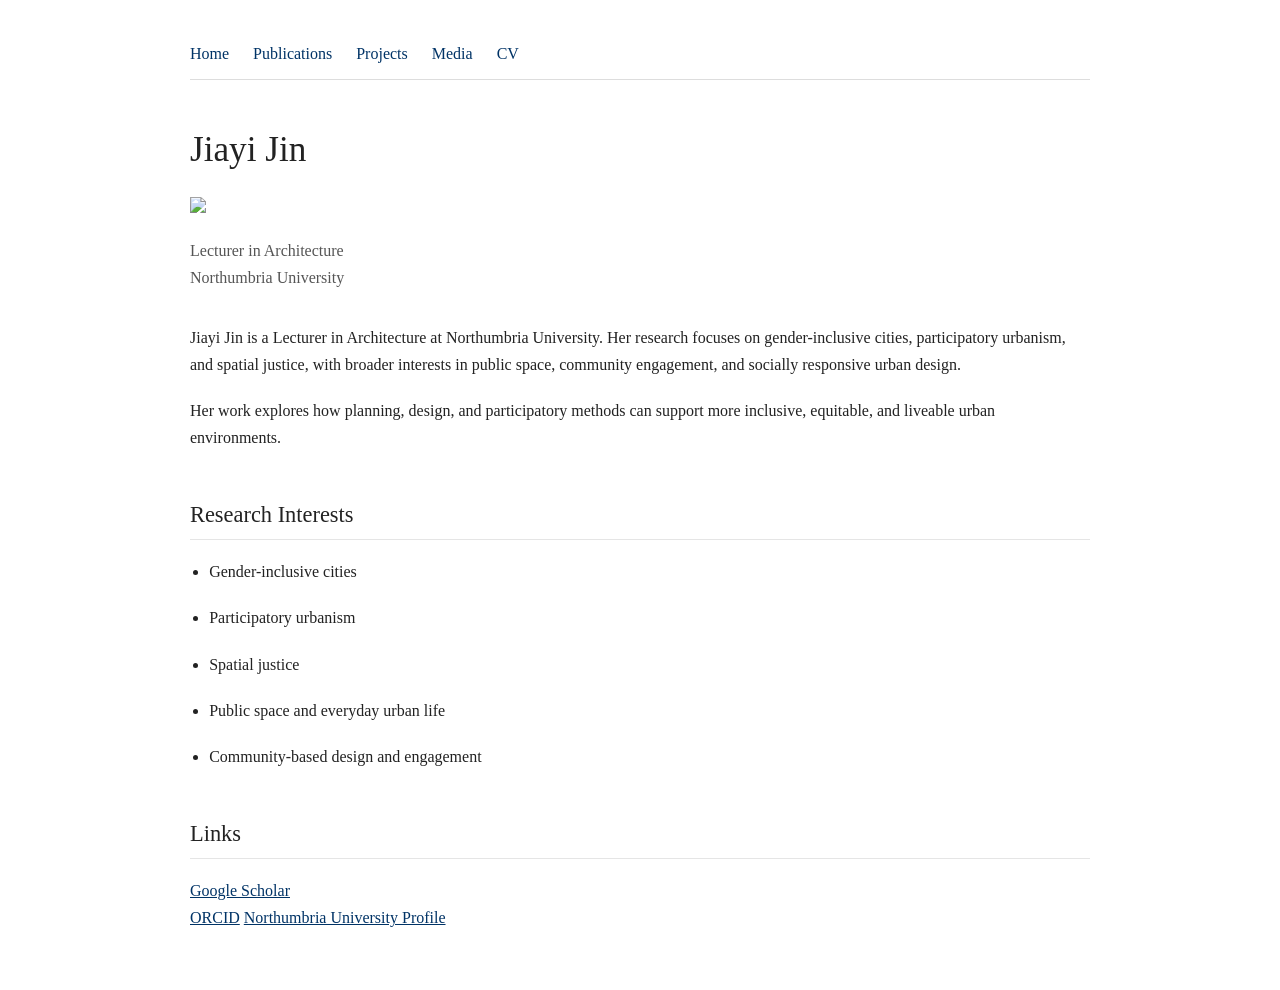
==== index.html @ ad4a6a7e "Update index.html" ====
<!DOCTYPE html>
<html lang="en">
<head>
  <meta charset="UTF-8">
  <meta name="viewport" content="width=device-width, initial-scale=1.0">
  <title>Jiayi Jin</title>
  <link rel="stylesheet" href="style.css">
</head>
<body>

  <nav>
    <a href="index.html">Home</a>
    <a href="publications.html">Publications</a>
    <a href="projects.html">Projects</a>
    <a href="media.html">Media</a>
    <a href="cv.html">CV</a>
  </nav>

  <h1>Jiayi Jin</h1>

  <img src="images/profile.jpg" width="180">
  
  <p class="subtitle">
    Lecturer in Architecture<br>
    Northumbria University
  </p>

  <p>
    Jiayi Jin is a Lecturer in Architecture at Northumbria University. Her research focuses on
    gender-inclusive cities, participatory urbanism, and spatial justice, with broader interests
    in public space, community engagement, and socially responsive urban design.
  </p>

  <p>
    Her work explores how planning, design, and participatory methods can support more inclusive,
    equitable, and liveable urban environments.
  </p>

  <h2>Research Interests</h2>
  <ul>
    <li>Gender-inclusive cities</li>
    <li>Participatory urbanism</li>
    <li>Spatial justice</li>
    <li>Public space and everyday urban life</li>
    <li>Community-based design and engagement</li>
  </ul>

  <h2>Links</h2>
  <p>
    <a href="#">Google Scholar</a><br>
    <a href="#">ORCID</a>
    <a href="https://www.northumbria.ac.uk/about-us/our-staff/j/jiayi-jin/" target="_blank">Northumbria University Profile</a>
  </p>

</body>
</html>
---- style.css ----
body {
  font-family: Georgia, "Times New Roman", serif;
  max-width: 900px;
  margin: 0 auto;
  padding: 40px 20px;
  line-height: 1.7;
  color: #222;
  background-color: #ffffff;
}

nav {
  margin-bottom: 40px;
  padding-bottom: 12px;
  border-bottom: 1px solid #ddd;
}

nav a {
  margin-right: 20px;
  text-decoration: none;
  color: #003366;
}

nav a:hover {
  text-decoration: underline;
}

h1 {
  font-size: 2.2rem;
  margin-bottom: 0.4em;
  font-weight: normal;
}

h2 {
  font-size: 1.4rem;
  margin-top: 2em;
  margin-bottom: 0.8em;
  font-weight: normal;
  border-bottom: 1px solid #e5e5e5;
  padding-bottom: 0.2em;
}

p {
  margin-bottom: 1.2em;
}

ul {
  padding-left: 1.2em;
  margin-top: 1rem;
  margin-bottom: 1.8rem;
}

li {
  margin-bottom: 1.2em;
  line-height: 1.7;
}

.subtitle {
  color: #555;
  margin-bottom: 2em;
}

.small {
  color: #666;
  font-size: 0.95rem;
}

a {
  color: #003366;
}

em {
  font-style: italic;
}
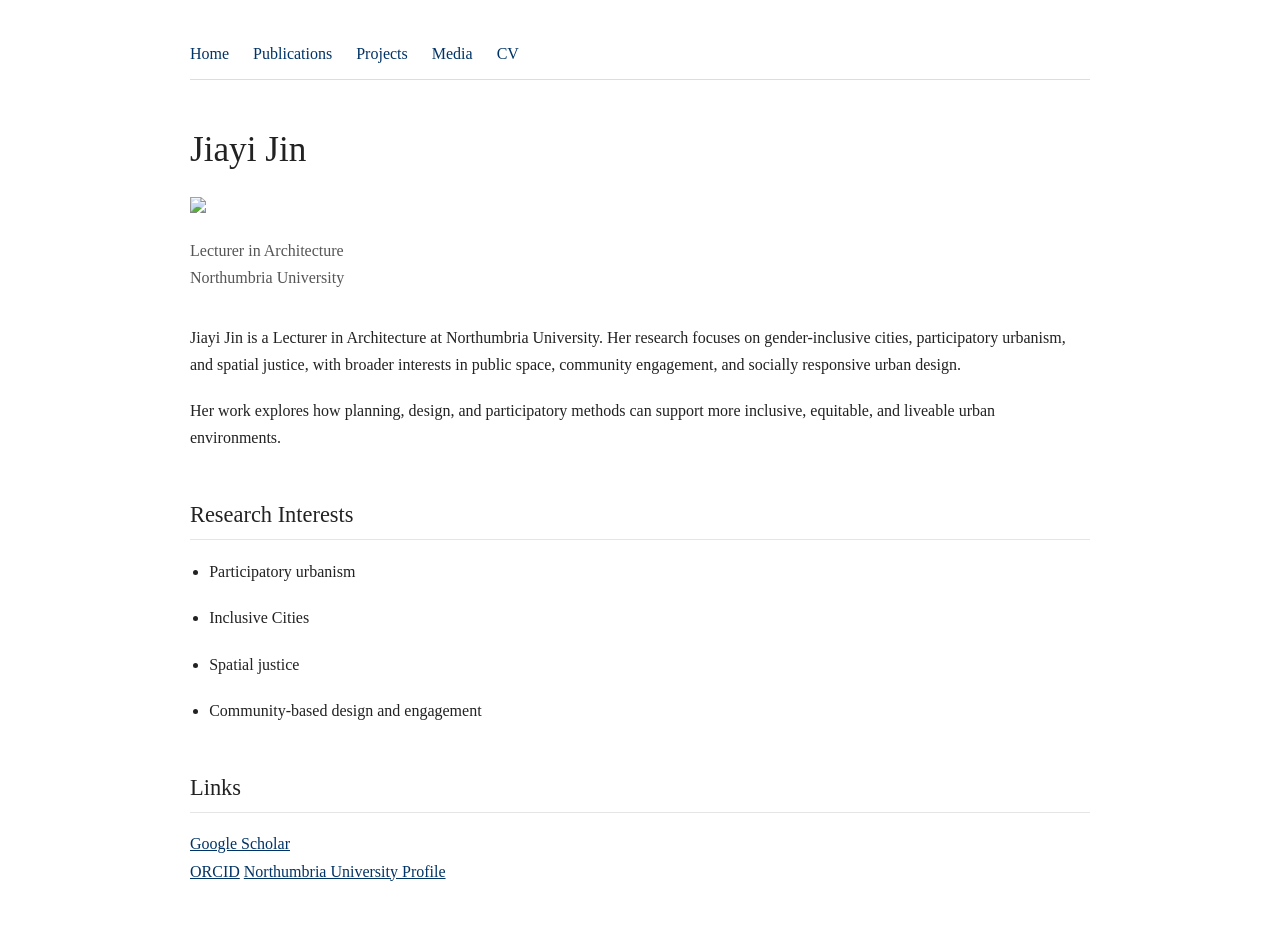
==== commit ee6294bc: "Update index.html" ====
--- a/index.html
+++ b/index.html
@@ -38,10 +38,9 @@
 
   <h2>Research Interests</h2>
   <ul>
-    <li>Gender-inclusive cities</li>
     <li>Participatory urbanism</li>
+    <li>Inclusive Cities</li>
     <li>Spatial justice</li>
-    <li>Public space and everyday urban life</li>
     <li>Community-based design and engagement</li>
   </ul>
 
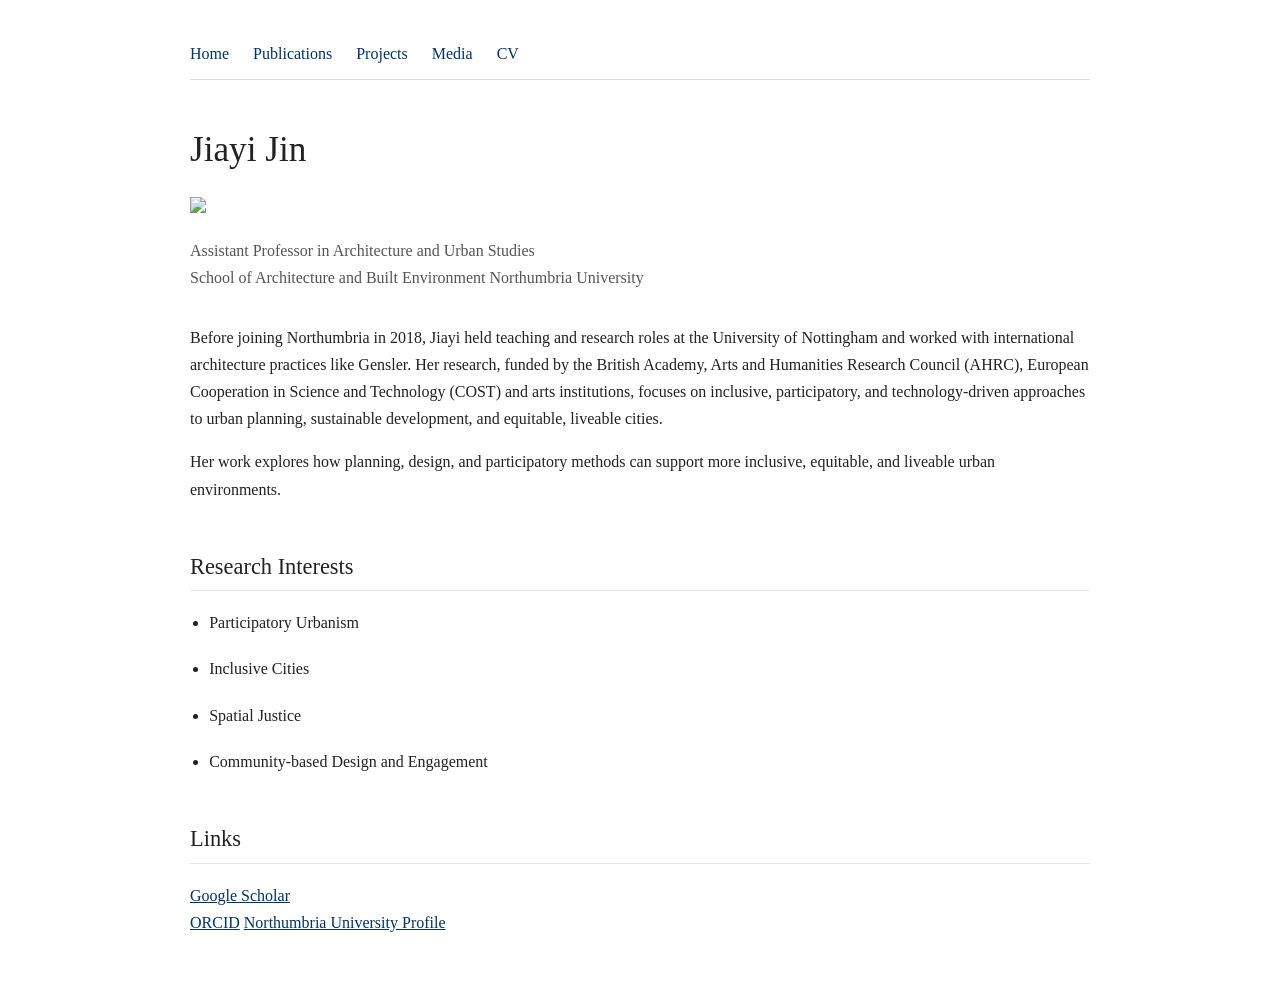
==== commit 5486d844: "Update index.html" ====
--- a/index.html
+++ b/index.html
@@ -21,16 +21,15 @@
   <img src="images/profile.jpg" width="180">
   
   <p class="subtitle">
-    Lecturer in Architecture<br>
+    Assistant Professor in Architecture and Urban Studies<br>
+    School of Architecture and Built Environment
     Northumbria University
   </p>
 
   <p>
-    Jiayi Jin is a Lecturer in Architecture at Northumbria University. Her research focuses on
-    gender-inclusive cities, participatory urbanism, and spatial justice, with broader interests
-    in public space, community engagement, and socially responsive urban design.
+
   </p>
-
+Before joining Northumbria in 2018, Jiayi held teaching and research roles at the University of Nottingham and worked with international architecture practices like Gensler. Her research, funded by the British Academy, Arts and Humanities Research Council (AHRC), European Cooperation in Science and Technology (COST) and arts institutions, focuses on inclusive, participatory, and technology-driven approaches to urban planning, sustainable development, and equitable, liveable cities.
   <p>
     Her work explores how planning, design, and participatory methods can support more inclusive,
     equitable, and liveable urban environments.
@@ -38,10 +37,10 @@
 
   <h2>Research Interests</h2>
   <ul>
-    <li>Participatory urbanism</li>
+    <li>Participatory Urbanism</li>
     <li>Inclusive Cities</li>
-    <li>Spatial justice</li>
-    <li>Community-based design and engagement</li>
+    <li>Spatial Justice</li>
+    <li>Community-based Design and Engagement</li>
   </ul>
 
   <h2>Links</h2>
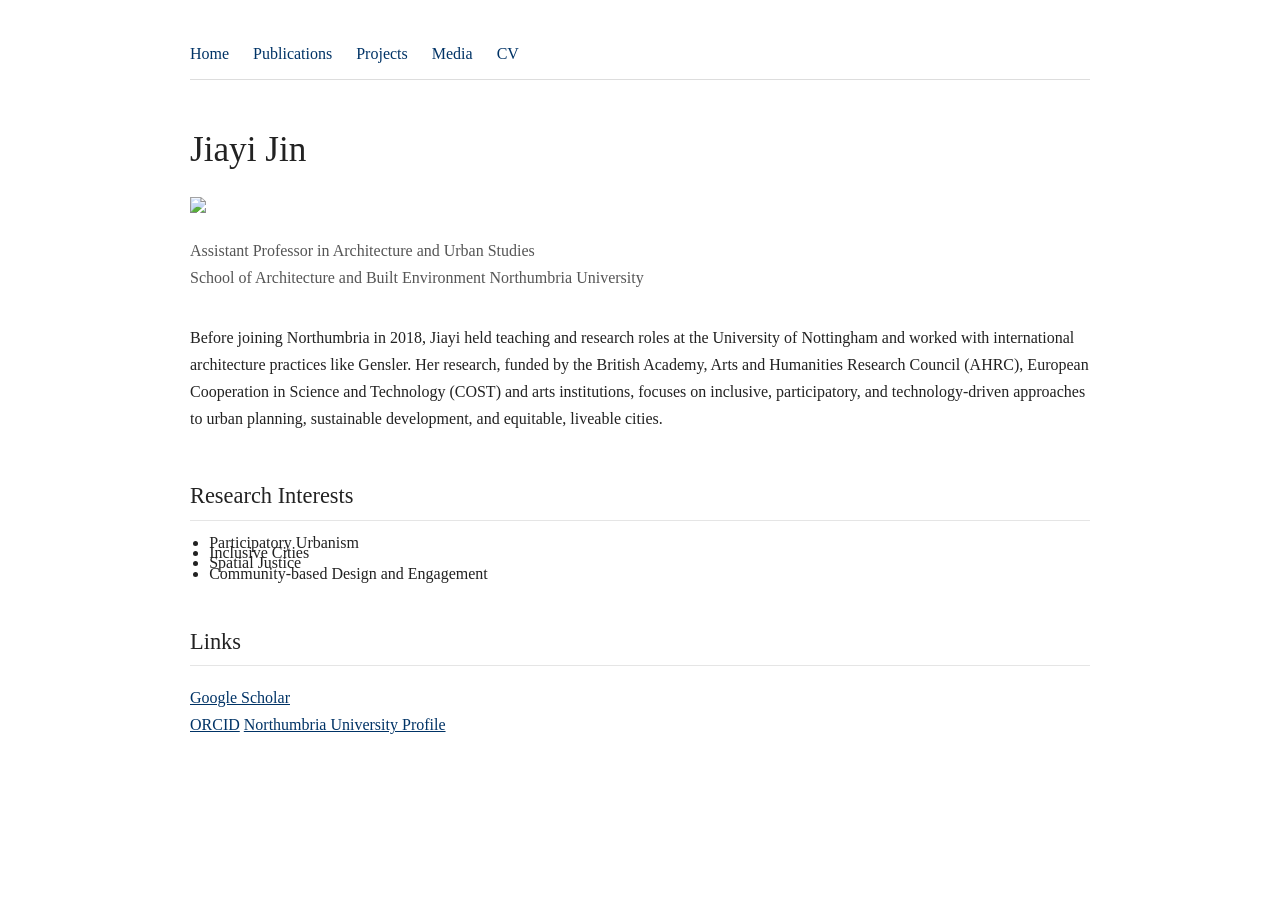
==== commit 43da2e2c: "Update index.html" ====
--- a/index.html
+++ b/index.html
@@ -27,16 +27,14 @@
   </p>
 
   <p>
-
-  </p>
-Before joining Northumbria in 2018, Jiayi held teaching and research roles at the University of Nottingham and worked with international architecture practices like Gensler. Her research, funded by the British Academy, Arts and Humanities Research Council (AHRC), European Cooperation in Science and Technology (COST) and arts institutions, focuses on inclusive, participatory, and technology-driven approaches to urban planning, sustainable development, and equitable, liveable cities.
-  <p>
-    Her work explores how planning, design, and participatory methods can support more inclusive,
-    equitable, and liveable urban environments.
+    Before joining Northumbria in 2018, Jiayi held teaching and research roles at the University of Nottingham and worked with 
+    international architecture practices like Gensler. Her research, funded by the British Academy, Arts and Humanities 
+    Research Council (AHRC), European Cooperation in Science and Technology (COST) and arts institutions, focuses on inclusive, 
+    participatory, and technology-driven approaches to urban planning, sustainable development, and equitable, liveable cities.
   </p>
 
   <h2>Research Interests</h2>
-  <ul>
+  <ul class="research-list">
     <li>Participatory Urbanism</li>
     <li>Inclusive Cities</li>
     <li>Spatial Justice</li>
@@ -45,8 +43,8 @@
 
   <h2>Links</h2>
   <p>
-    <a href="#">Google Scholar</a><br>
-    <a href="#">ORCID</a>
+    <a href="https://scholar.google.co.uk/citations?user=h5bJBZEAAAAJ&hl=en">Google Scholar</a><br>
+    <a href="https://orcid.org/0000-0002-8009-4814">ORCID</a>
     <a href="https://www.northumbria.ac.uk/about-us/our-staff/j/jiayi-jin/" target="_blank">Northumbria University Profile</a>
   </p>
 
--- a/style.css
+++ b/style.css
@@ -54,6 +54,11 @@
   line-height: 1.7;
 }
 
+ul.research-list li {
+  margin-bottom: 0.15em !important;
+  line-height: 0.5!important;
+}
+
 .subtitle {
   color: #555;
   margin-bottom: 2em;
@@ -71,3 +76,4 @@
 em {
   font-style: italic;
 }
+
